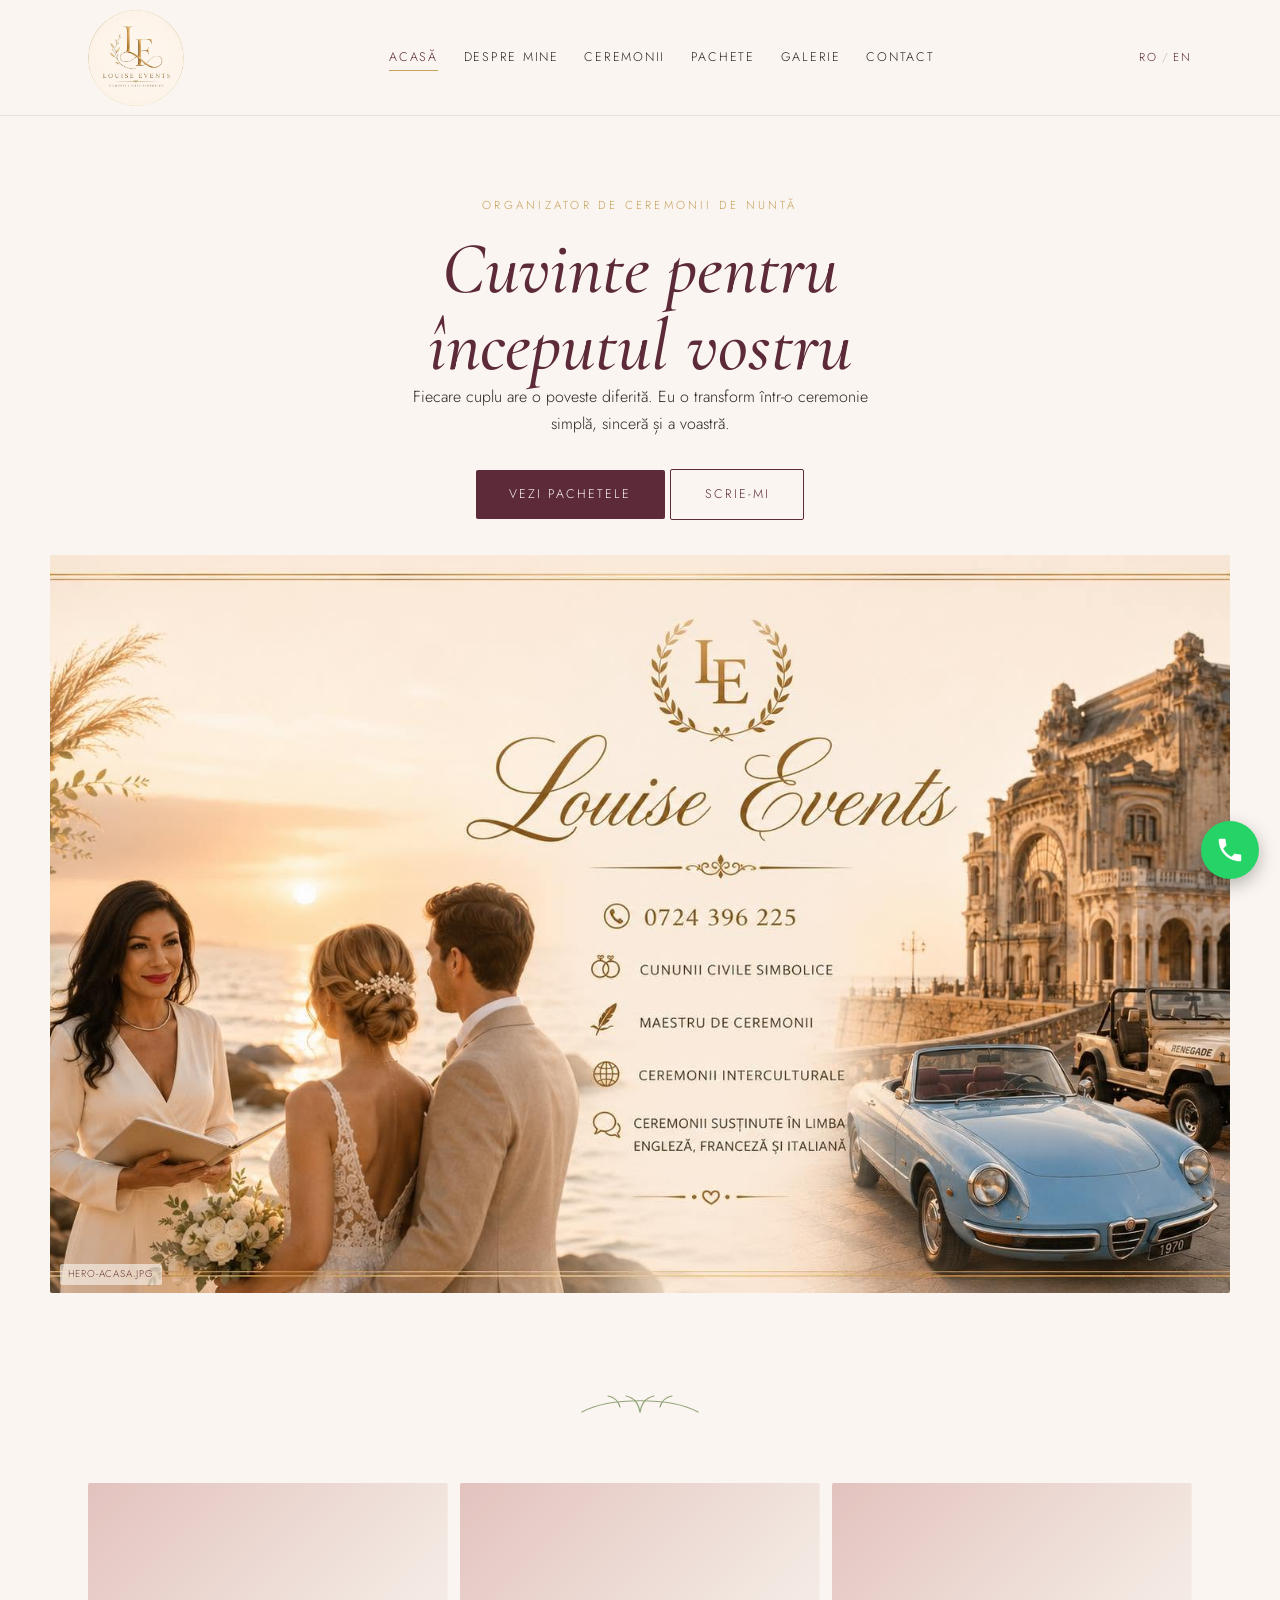
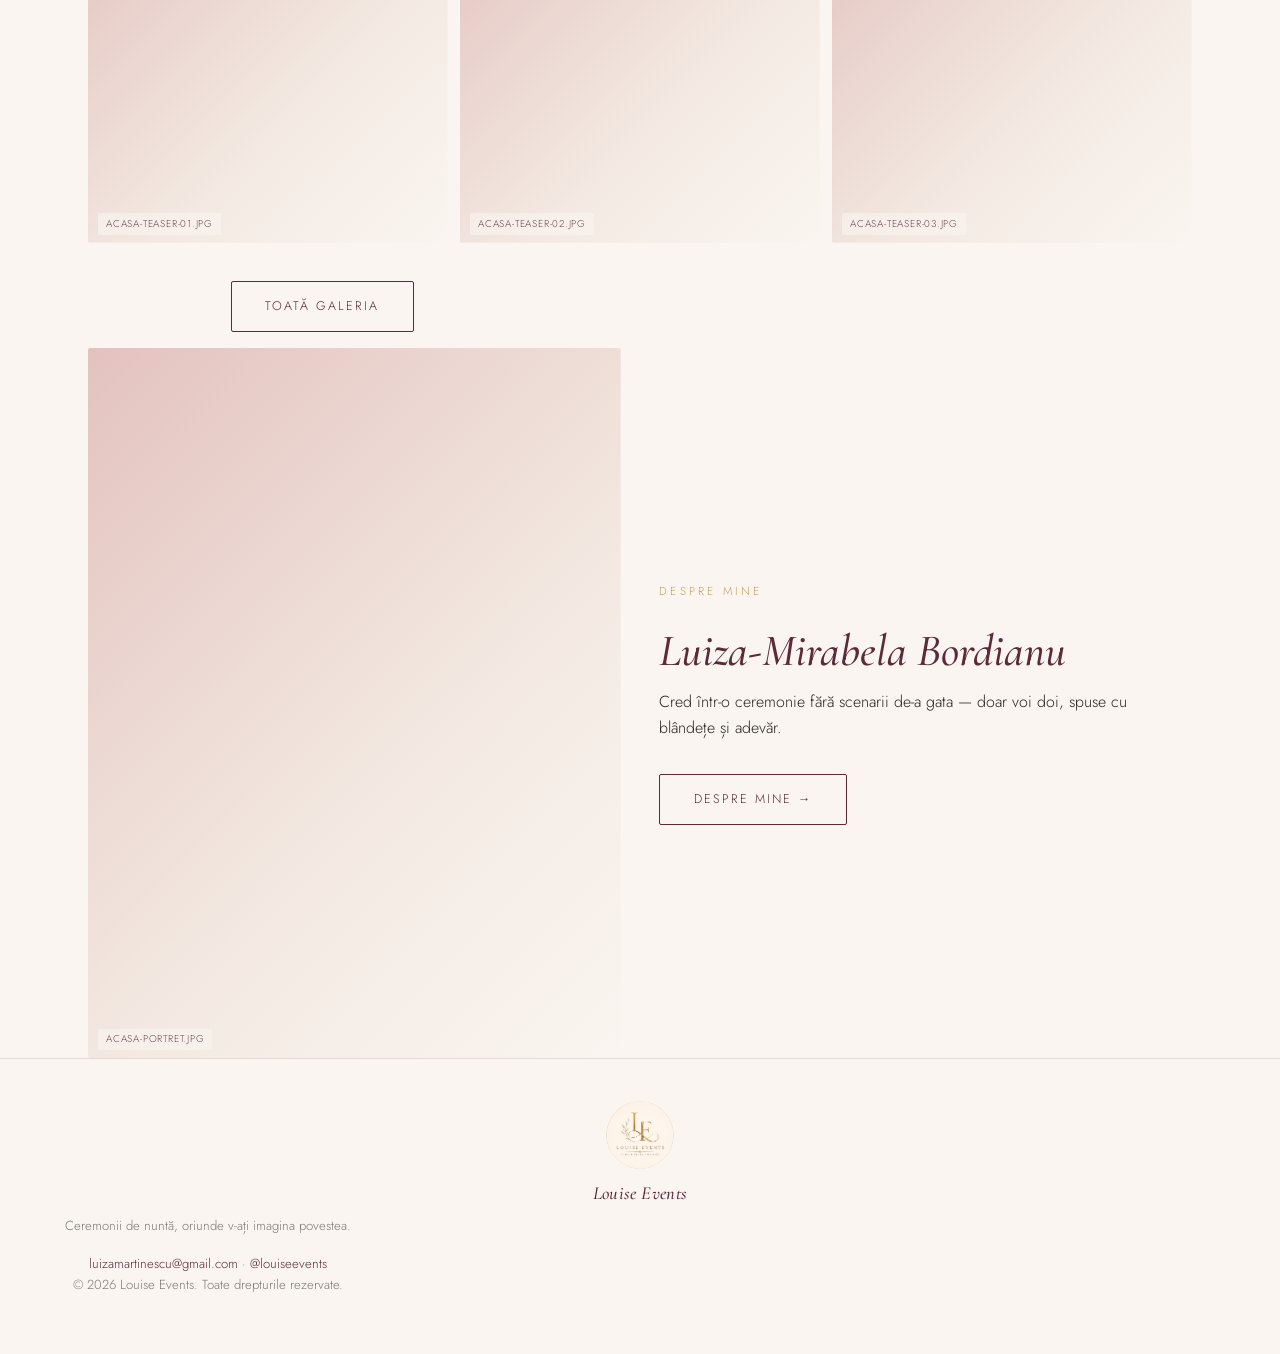
==== index.html @ 1252dd56 "Add files via upload first upload" ====
<!DOCTYPE html>
<html lang="ro">
<head>
<meta charset="UTF-8">
<meta name="viewport" content="width=device-width, initial-scale=1.0">
<title>Louise Events — Ceremonii de nuntă</title>
<meta name="description" content="Ceremonii de nuntă personalizate, rostite cu suflet — Louise Events.">
<link rel="stylesheet" href="css/style.css">
</head>
<body>

<header class="site">
  <div class="nav-inner">
    <a class="logotype" href="index.html"><img src="photos/louise-events-logo.jpg" alt="Louise Events" class="logo-mark"></a>
    <button class="nav-toggle" aria-label="Meniu" aria-expanded="false">☰</button>
    <nav>
      <ul>
        <li><a class="active" href="index.html">Acasă</a></li>
        <li><a href="despre.html">Despre mine</a></li>
        <li><a href="ceremonii.html">Ceremonii</a></li>
        <li><a href="pachete.html">Pachete</a></li>
        <li><a href="galerie.html">Galerie</a></li>
        <li><a href="contact.html">Contact</a></li>
      </ul>
    </nav>
    <div class="lang-switch"><a href="index.html">RO</a><span>/</span><a href="en/index.html">EN</a></div>
  </div>
</header>

<main>
  <section class="hero wrap">
    <span class="eyebrow">Organizator de ceremonii de nuntă</span>
    <h1>Cuvinte pentru<br>începutul vostru</h1>
    <p class="center">Fiecare cuplu are o poveste diferită. Eu o transform într-o ceremonie simplă, sinceră și a voastră.</p>
    <div>
      <a class="btn" href="pachete.html">Vezi pachetele</a>
      <a class="btn ghost" href="contact.html">Scrie-mi</a>
    </div>
    <div class="photo ratio-hero" data-slot="hero-acasa.jpg" style="background-image:url('photos/hero-acasa.jpg'), var(--fallback-grad)"></div>
  </section>

  <div class="sprig" aria-hidden="true">
    <svg viewBox="0 0 120 40" fill="none" stroke="currentColor" stroke-width="1.2" stroke-linecap="round">
      <path d="M2 20 C 30 5, 90 5, 118 20"/>
      <path d="M60 20 C58 10 54 6 46 4"/>
      <path d="M60 20 C62 10 66 6 74 4"/>
      <path d="M40 15 C38 8 34 5 28 4"/>
      <path d="M80 15 C82 8 86 5 92 4"/>
    </svg>
  </div>

  <section class="wrap">
    <div class="gallery-grid">
      <div class="photo ratio-square" data-slot="acasa-teaser-01.jpg" style="background-image:url('photos/acasa-teaser-01.jpg'), var(--fallback-grad)"></div>
      <div class="photo ratio-square" data-slot="acasa-teaser-02.jpg" style="background-image:url('photos/acasa-teaser-02.jpg'), var(--fallback-grad)"></div>
      <div class="photo ratio-square" data-slot="acasa-teaser-03.jpg" style="background-image:url('photos/acasa-teaser-03.jpg'), var(--fallback-grad)"></div>
    </div>
    <p class="center" style="margin-top:1.4rem"><a class="btn ghost" href="galerie.html">Toată galeria</a></p>
  </section>

  <section class="wrap grid grid-2">
    <div class="photo ratio-tall" data-slot="acasa-portret.jpg" style="background-image:url('photos/acasa-portret.jpg'), var(--fallback-grad)"></div>
    <div>
      <span class="eyebrow">Despre mine</span>
      <h2>Luiza-Mirabela Bordianu</h2>
      <p>Cred într-o ceremonie fără scenarii de-a gata — doar voi doi, spuse cu blândețe și adevăr.</p>
      <a class="btn ghost" href="despre.html">Despre mine →</a>
    </div>
  </section>
</main>

<footer class="site">
  <img src="photos/louise-events-logo.jpg" alt="Louise Events" class="logo-mark">
  <span class="logotype">Louise Events</span>
  <p>Ceremonii de nuntă, oriunde v-ați imagina povestea.</p>
  <p class="contact-line"><a href="mailto:luizamartinescu@gmail.com">luizamartinescu@gmail.com</a> · <a href="https://www.facebook.com/profile.php?id=61591984422690" target="_blank" rel="noopener">@louiseevents</a></p>
  <p>© 2026 Louise Events. Toate drepturile rezervate.</p>
</footer>

<script src="js/nav.js"></script>
<a class="whatsapp-float" href="https://wa.me/40724396225?text=Buna!%20As%20vrea%20sa%20aflu%20mai%20multe%20despre%20ceremoniile%20Louise%20Events." target="_blank" rel="noopener" aria-label="Scrie pe WhatsApp"><svg viewBox="0 0 24 24" fill="white" aria-hidden="true"><path d="M6.6 10.8c1.4 2.8 3.8 5.1 6.6 6.6l2.2-2.2c.3-.3.7-.4 1-.2 1.1.4 2.3.6 3.6.6.6 0 1 .4 1 1V20c0 .6-.4 1-1 1C10.6 21 3 13.4 3 4c0-.6.4-1 1-1h3.5c.6 0 1 .4 1 1 0 1.3.2 2.5.6 3.6.1.3 0 .7-.2 1L6.6 10.8z"/></svg></a>
</body>
</html>
---- css/style.css ----
/* ============================================================
   Luiza Mirabela — Ceremonii de nuntă
   Palette: ivory / blush / bordeaux wine / sage greenery / soft gold
   Type: Cormorant Garamond (display) + Jost (body)
   ============================================================ */

@import url('https://fonts.googleapis.com/css2?family=Cormorant+Garamond:ital,wght@0,400;0,500;0,600;1,400;1,500&family=Jost:wght@300;400;500&display=swap');

:root{
  --ivory:   #FAF5F0;
  --ivory-2: #F3E9E2;
  --blush:   #E3C2BE;
  --wine:    #5C2A38;
  --wine-2:  #7A3B4A;
  --sage:    #93A579;
  --gold:    #C6A15B;
  --ink:     #2C2420;
  --ink-60:  rgba(44,36,32,.6);

  --fallback-grad: linear-gradient(135deg, var(--blush) 0%, var(--ivory-2) 60%, var(--ivory) 100%);

  --max: 1180px;
  --gap: clamp(1.5rem, 3vw, 3rem);
}

*{ box-sizing:border-box; }
html{ scroll-behavior:smooth; }
body{
  margin:0;
  background:var(--ivory);
  color:var(--ink);
  font-family:'Jost', sans-serif;
  font-weight:300;
  line-height:1.65;
  -webkit-font-smoothing:antialiased;
}
img{ max-width:100%; display:block; }
a{ color:inherit; text-decoration:none; }

h1,h2,h3,.logotype{
  font-family:'Cormorant Garamond', serif;
  font-weight:500;
  color:var(--wine);
  margin:0;
}
h1{ font-size:clamp(2.6rem, 6vw, 4.6rem); font-style:italic; line-height:1.05; }
h2{ font-size:clamp(1.9rem, 4vw, 2.8rem); font-style:italic; }
h3{ font-size:clamp(1.3rem, 2.4vw, 1.6rem); font-style:italic; }

.eyebrow{
  display:block;
  font-family:'Jost', sans-serif;
  font-size:.72rem;
  letter-spacing:.28em;
  text-transform:uppercase;
  color:var(--gold);
  margin-bottom:.9rem;
}

p{ margin:0 0 1rem; max-width:52ch; }
.center p{ margin-left:auto; margin-right:auto; }

.wrap{ max-width:var(--max); margin:0 auto; padding:0 var(--gap); }
.center{ text-align:center; }

/* ---------- Nav ---------- */
header.site{
  position:sticky; top:0; z-index:50;
  background:rgba(250,245,240,.9);
  backdrop-filter:blur(6px);
  border-bottom:1px solid rgba(92,42,56,.12);
}
.nav-inner{
  max-width:var(--max); margin:0 auto; padding:.6rem var(--gap);
  display:flex; align-items:center; justify-content:space-between; gap:1rem;
}
.logotype{ font-size:1.5rem; font-style:italic; letter-spacing:.02em; }
.logotype .dot{ color:var(--gold); }
.logo-mark{
  display:block;
  height:52px; width:52px;
  border-radius:50%;
  object-fit:cover;
}
.nav-inner .logo-mark{
  height:96px; width:96px;
}
footer.site .logo-mark{ height:68px; width:68px; margin:0 auto .6rem; }

@media (max-width: 780px){
  .nav-inner .logo-mark{ height:64px; width:64px; }
}

nav ul{
  list-style:none; display:flex; gap:1.6rem; margin:0; padding:0;
  font-size:.78rem; letter-spacing:.14em; text-transform:uppercase;
}
nav a{ color:var(--ink); position:relative; padding-bottom:.2rem; }
nav a.active, nav a:hover{ color:var(--wine); }
nav a.active::after{
  content:''; position:absolute; left:0; right:0; bottom:-2px; height:1px; background:var(--gold);
}
.lang-switch{ font-size:.72rem; letter-spacing:.16em; color:var(--ink-60); white-space:nowrap; }
.lang-switch a{ color:var(--wine); }
.lang-switch span{ margin:0 .3em; opacity:.5; }

.nav-toggle{ display:none; background:none; border:0; font-size:1.4rem; color:var(--wine); cursor:pointer; }

@media (max-width: 780px){
  nav ul{
    position:fixed; inset:64px 0 auto 0; background:var(--ivory);
    flex-direction:column; gap:0; padding:.5rem 0; transform:translateY(-8px);
    opacity:0; pointer-events:none; transition:.25s ease; border-bottom:1px solid rgba(92,42,56,.12);
  }
  nav ul.open{ opacity:1; pointer-events:auto; transform:translateY(0); }
  nav li{ padding:.8rem var(--gap); border-top:1px solid rgba(92,42,56,.08); }
  .nav-toggle{ display:block; }
  .lang-switch{ display:none; }
}

/* ---------- Photo placeholder system ----------
   Drop the real file into /photos using the exact
   filename referenced in each page's inline style,
   e.g. background-image:url('../photos/hero-acasa.jpg')
   It will replace the soft gradient automatically —
   no HTML/CSS edits required.
------------------------------------------------- */
.photo{
  background:var(--fallback-grad);
  background-size:cover;
  background-position:center;
  border-radius:2px;
  position:relative;
  overflow:hidden;
}
.photo::after{
  content:attr(data-slot);
  position:absolute; left:.6rem; bottom:.5rem;
  font-size:.62rem; letter-spacing:.08em; text-transform:uppercase;
  color:var(--wine); background:rgba(250,245,240,.72);
  padding:.15rem .5rem; border-radius:2px; opacity:.85;
}
.photo.ratio-hero{ aspect-ratio: 16/10; }
.photo.ratio-tall{ aspect-ratio: 3/4; }
.photo.ratio-square{ aspect-ratio: 1/1; }
.photo.ratio-wide{ aspect-ratio: 16/9; }

/* ---------- Layout blocks ---------- */
section{ padding: clamp(3rem, 7vw, 6rem) 0; }
.section-tight{ padding: clamp(2rem, 4vw, 3rem) 0; }

.hero{
  display:grid; place-items:center; text-align:center;
  padding: clamp(3rem, 8vw, 5rem) 0 clamp(2rem, 5vw, 3rem);
}
.hero .photo{ width:100%; margin-top:2.2rem; }

.grid{ display:grid; gap:var(--gap); }
.grid-2{ grid-template-columns:1fr; }
.grid-3{ grid-template-columns:1fr; }
@media (min-width:720px){
  .grid-2{ grid-template-columns:1fr 1fr; align-items:center; }
  .grid-3{ grid-template-columns:repeat(3,1fr); }
}

.gallery-grid{
  display:grid; grid-template-columns:repeat(2,1fr); gap:.6rem;
}
@media (min-width:640px){ .gallery-grid{ grid-template-columns:repeat(3,1fr); gap:.8rem; } }
.gallery-grid .photo:nth-child(3n+1){ }

.card{
  background:var(--ivory-2);
  border:1px solid rgba(92,42,56,.12);
  padding: clamp(1.6rem, 3vw, 2.4rem);
  border-radius:3px;
}
.card h3{ margin-bottom:.5rem; }
.card ul{ margin:0 0 1.2rem; padding-left:1.15rem; }
.card ul li{ margin-bottom:.5rem; }
.card ul li::marker{ color:var(--gold); }
.card .price-note{ font-size:.78rem; color:var(--ink-60); letter-spacing:.04em; margin-top:1rem; }

.prose{ max-width:68ch; margin:0 auto; }
.prose p{ max-width:none; }
.lead{ font-family:'Cormorant Garamond', serif; font-style:italic; font-size:1.4rem; color:var(--wine); margin-bottom:1.2rem; }
.service-list{ list-style:none; padding:0; margin:0 0 1.5rem; }
.service-list li{ padding:.55rem 0; border-bottom:1px solid rgba(92,42,56,.1); }
.service-list li:last-child{ border-bottom:none; }
.closing-line{ font-family:'Cormorant Garamond', serif; font-style:italic; font-size:1.6rem; color:var(--wine); }

.btn{
  display:inline-block;
  font-family:'Jost', sans-serif; font-size:.78rem; letter-spacing:.16em; text-transform:uppercase;
  color:var(--ivory); background:var(--wine);
  padding:.9rem 2.1rem; border-radius:2px; margin-top:1rem;
  transition:background .2s ease;
}
.btn:hover{ background:var(--wine-2); }
.btn.ghost{ background:transparent; color:var(--wine); border:1px solid var(--wine); }

/* ---------- Signature divider: single-line botanical sprig ---------- */
.sprig{
  display:flex; justify-content:center; margin: clamp(2rem,5vw,3.2rem) 0;
  color:var(--sage);
}
.sprig svg{ width:120px; height:auto; }

/* ---------- WhatsApp floating button ---------- */
.whatsapp-float{
  position:fixed; right:1.3rem; bottom:1.3rem; z-index:80;
  display:flex; align-items:center; justify-content:center;
  width:58px; height:58px; border-radius:50%;
  background:#25D366; box-shadow:0 6px 18px rgba(0,0,0,.28);
  transition:transform .2s ease;
}
.whatsapp-float:hover{ transform:scale(1.07); }
.whatsapp-float svg{ width:30px; height:30px; }

/* ---------- Contact form result message ---------- */
.form-result{
  margin-top:1rem; font-size:.9rem;
  min-height:1.2em;
}
.form-result[data-state="ok"]{ color:var(--sage); }
.form-result[data-state="err"]{ color:#a03b3b; }
.form-result[data-state="sending"]{ color:var(--ink-60); }

/* ---------- Footer ---------- */
footer.site{
  border-top:1px solid rgba(92,42,56,.14);
  padding: 2.6rem 0; text-align:center;
  font-size:.82rem; color:var(--ink-60);
}
footer.site .logotype{ font-size:1.15rem; margin-bottom:.4rem; display:block; }
footer.site a{ color:var(--wine); }
footer.site .contact-line{ margin:.6rem 0 0; }

/* Accessibility */
a:focus-visible, button:focus-visible{ outline:2px solid var(--gold); outline-offset:2px; }
@media (prefers-reduced-motion: reduce){
  html{ scroll-behavior:auto; }
  .btn{ transition:none; }
}
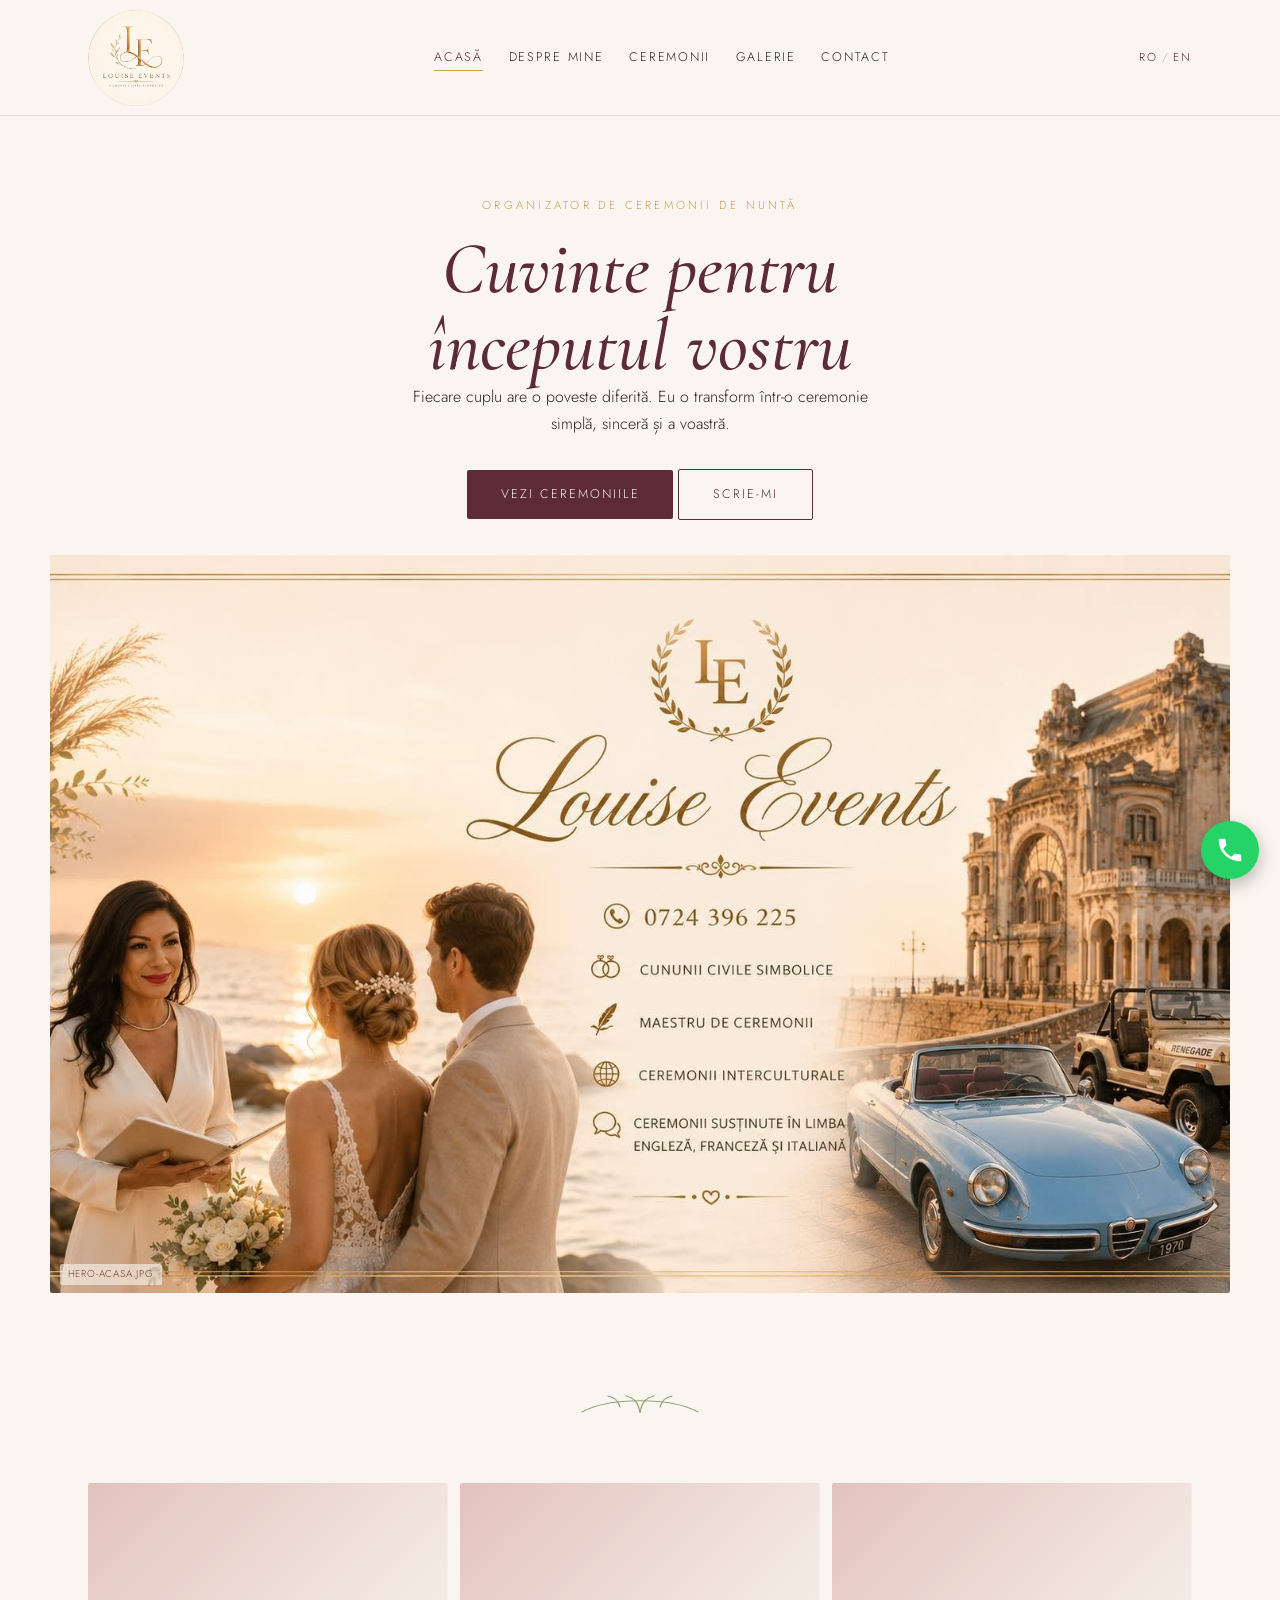
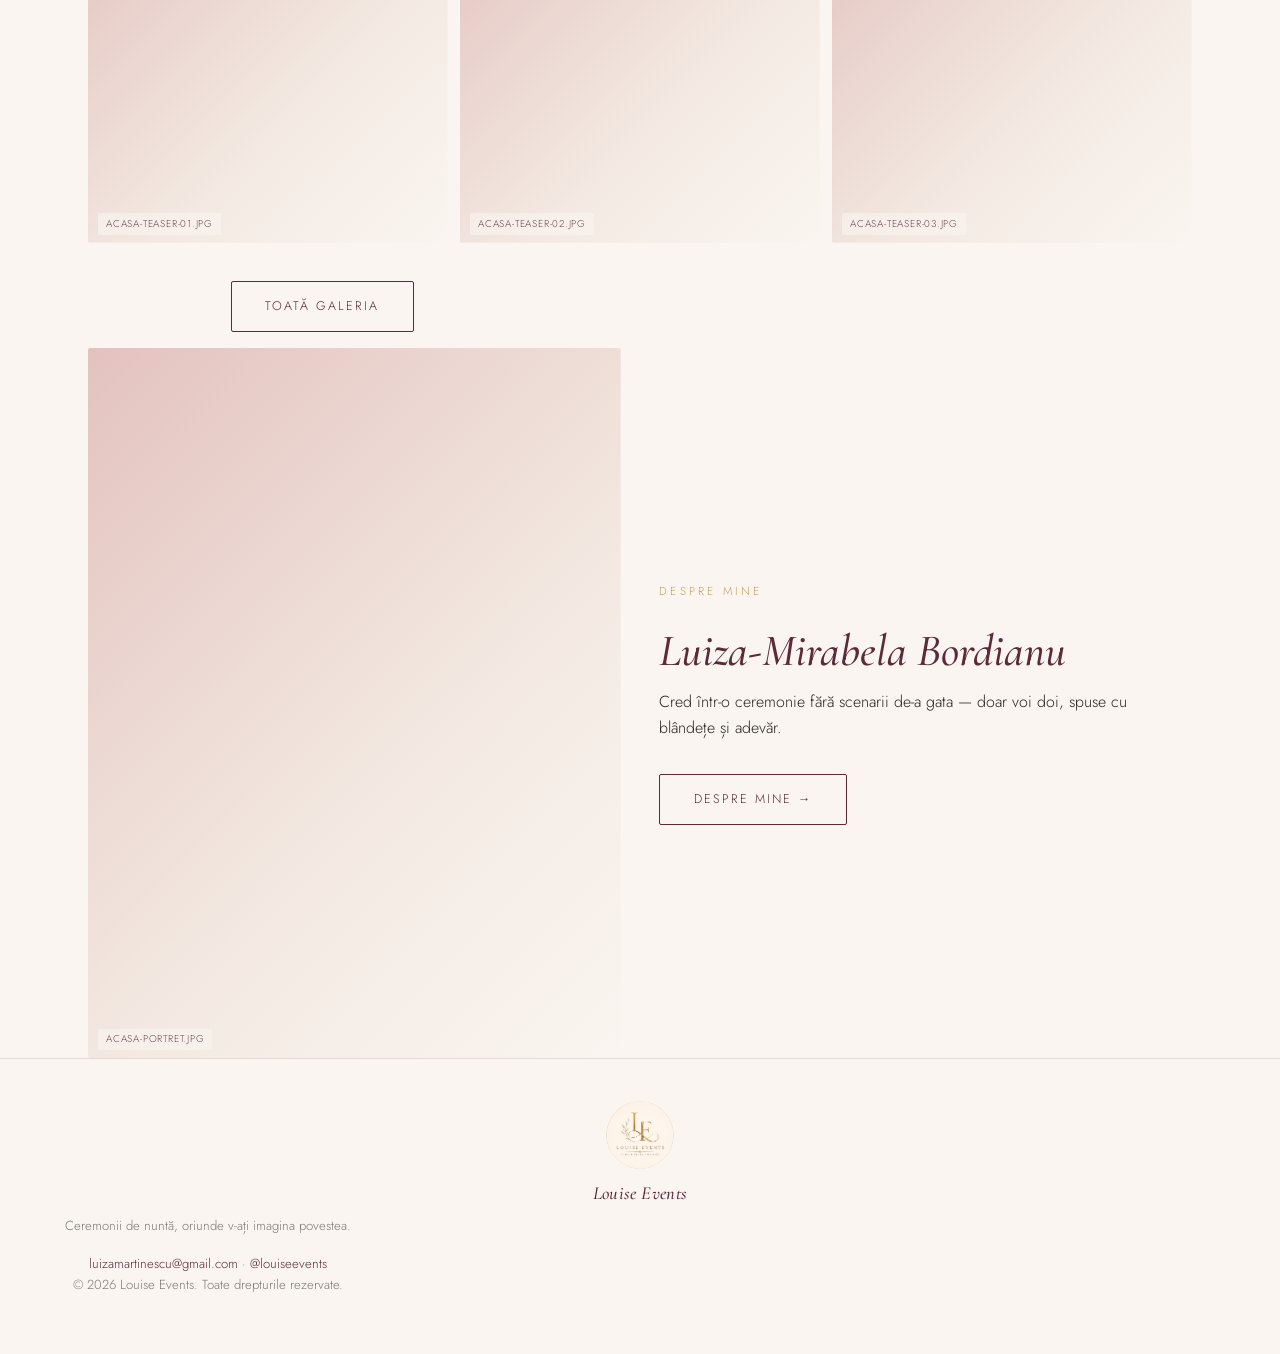
==== commit 570de59f: "am schimbat pagina de ceremonii" ====
--- a/index.html
+++ b/index.html
@@ -18,7 +18,6 @@
         <li><a class="active" href="index.html">Acasă</a></li>
         <li><a href="despre.html">Despre mine</a></li>
         <li><a href="ceremonii.html">Ceremonii</a></li>
-        <li><a href="pachete.html">Pachete</a></li>
         <li><a href="galerie.html">Galerie</a></li>
         <li><a href="contact.html">Contact</a></li>
       </ul>
@@ -33,7 +32,7 @@
     <h1>Cuvinte pentru<br>începutul vostru</h1>
     <p class="center">Fiecare cuplu are o poveste diferită. Eu o transform într-o ceremonie simplă, sinceră și a voastră.</p>
     <div>
-      <a class="btn" href="pachete.html">Vezi pachetele</a>
+      <a class="btn" href="ceremonii.html">Vezi ceremoniile</a>
       <a class="btn ghost" href="contact.html">Scrie-mi</a>
     </div>
     <div class="photo ratio-hero" data-slot="hero-acasa.jpg" style="background-image:url('photos/hero-acasa.jpg'), var(--fallback-grad)"></div>
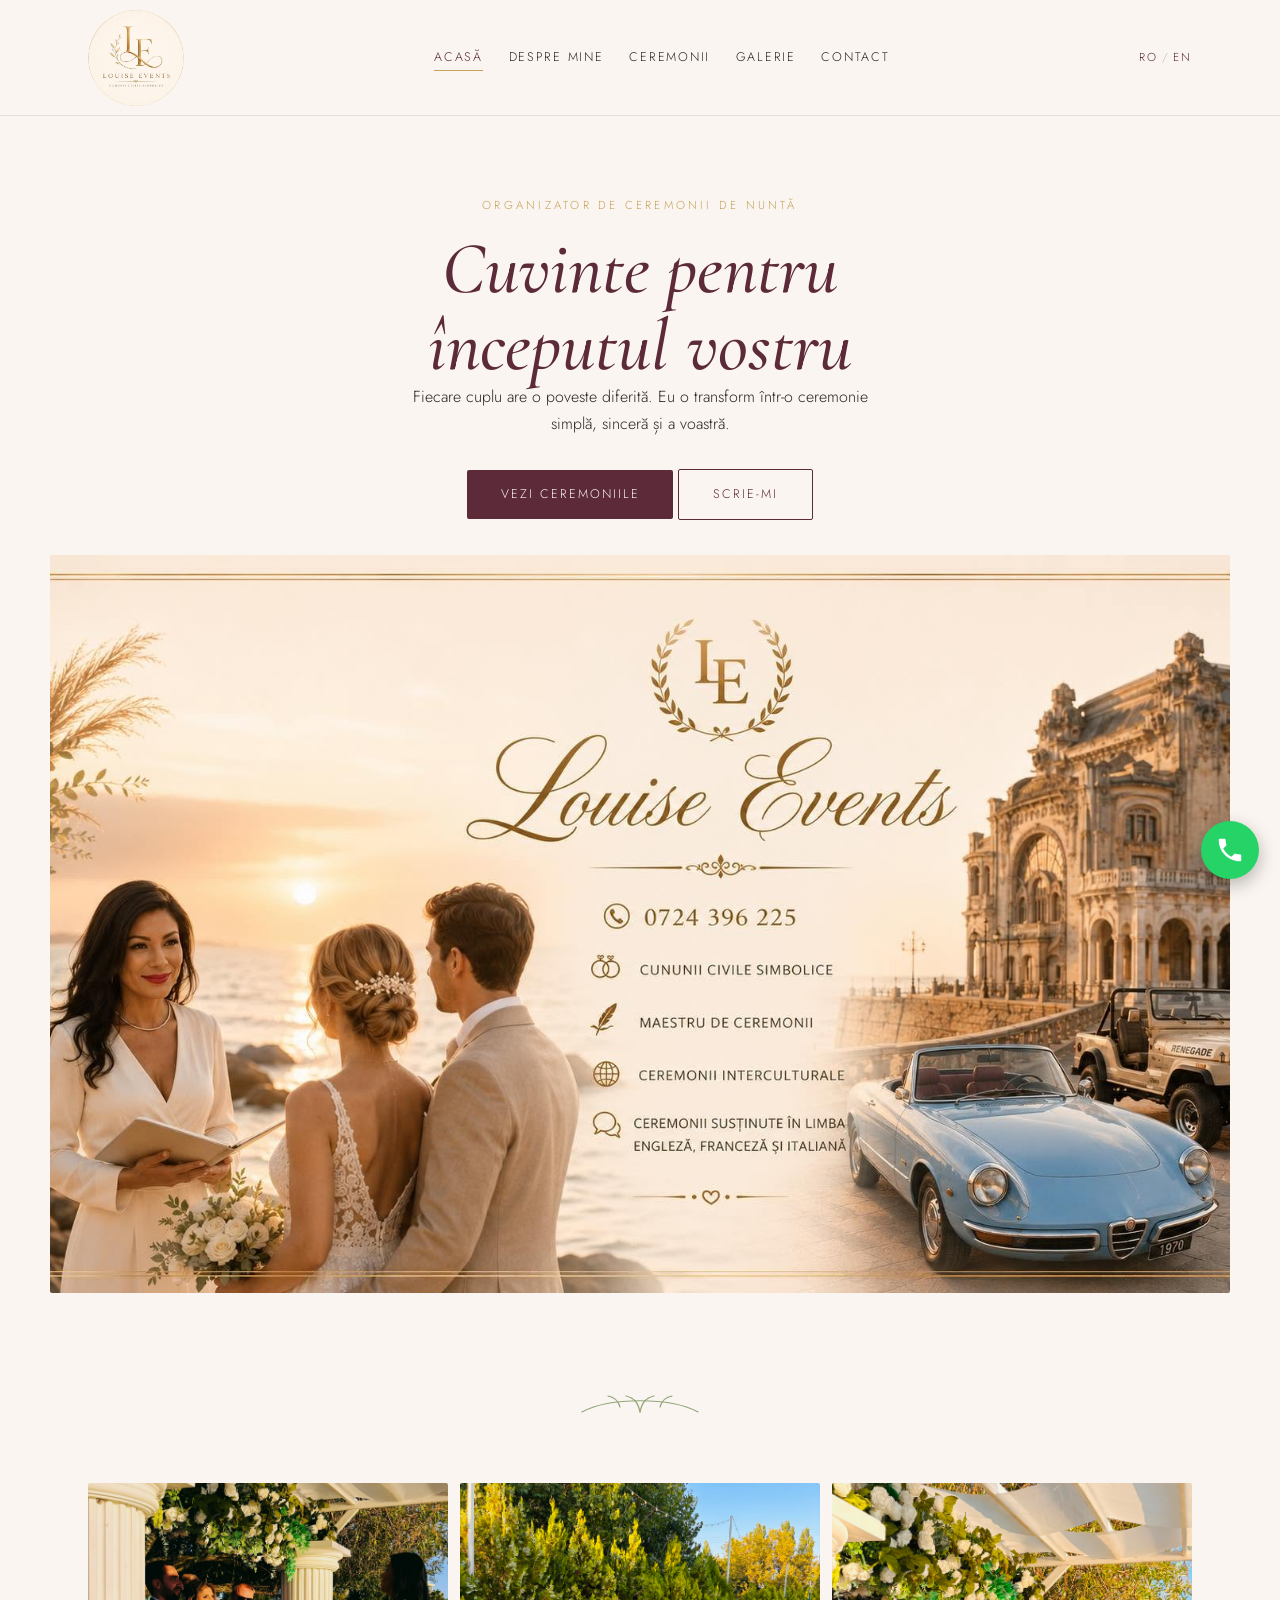
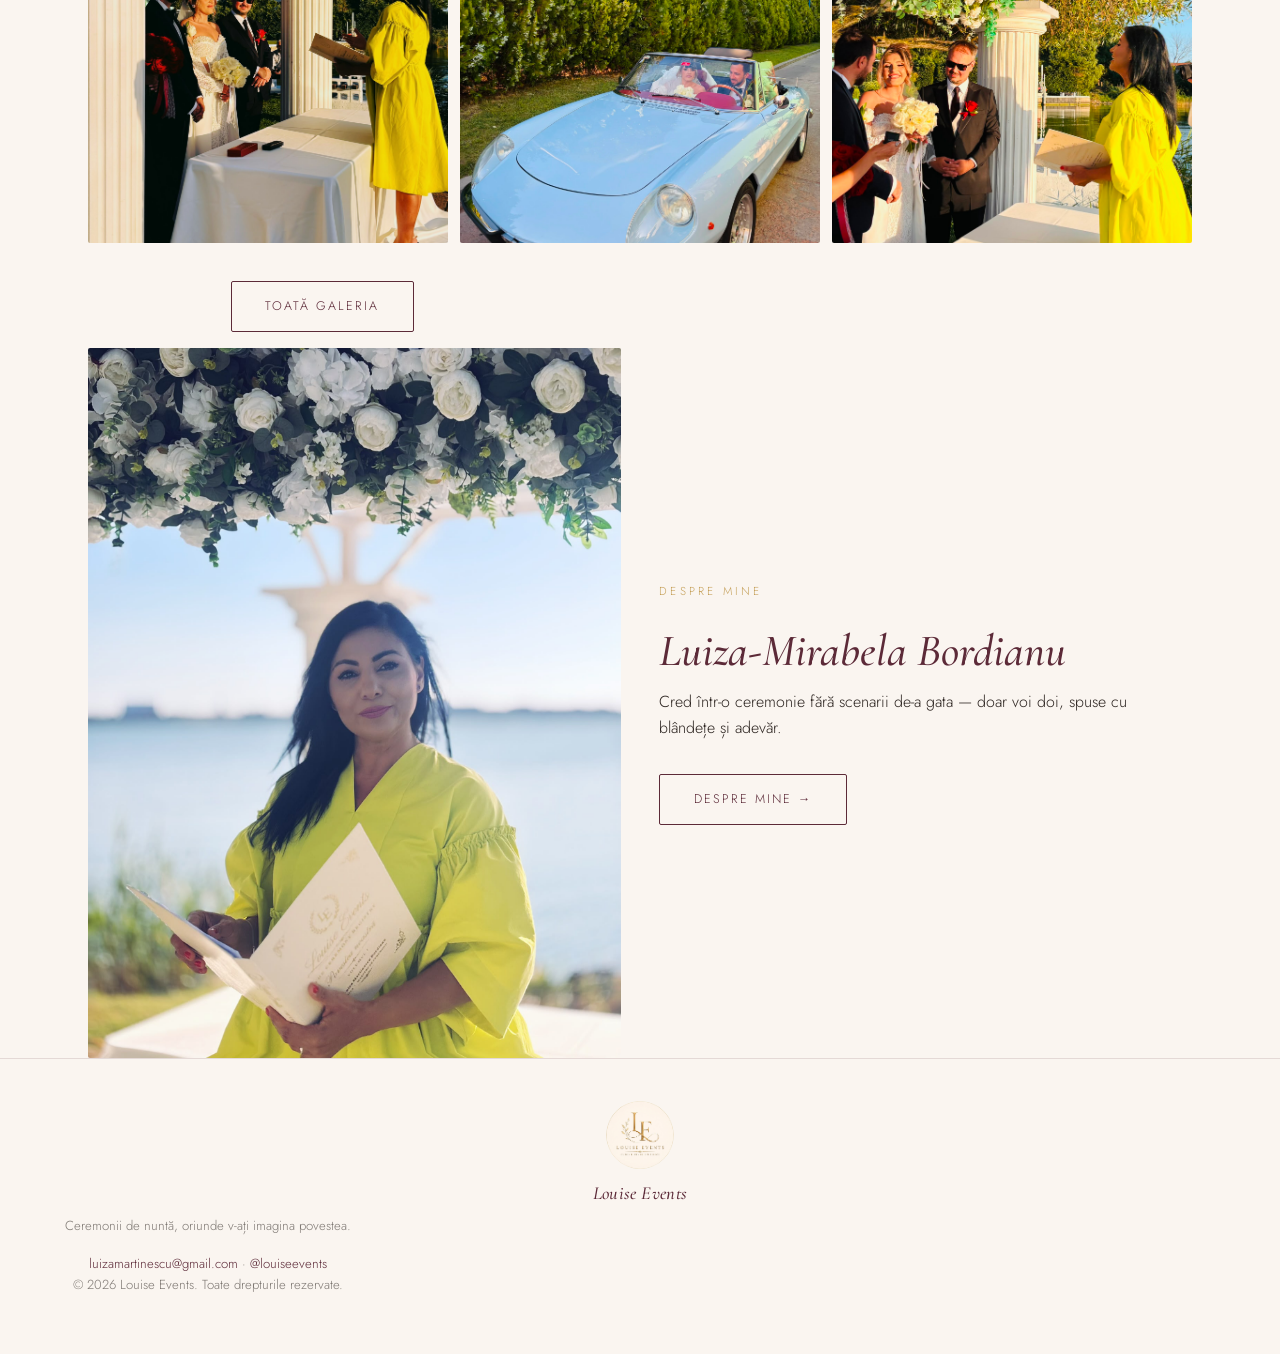
==== commit 75fe664e: "11" ====
--- a/index.html
+++ b/index.html
@@ -35,7 +35,7 @@
       <a class="btn" href="ceremonii.html">Vezi ceremoniile</a>
       <a class="btn ghost" href="contact.html">Scrie-mi</a>
     </div>
-    <div class="photo ratio-hero" data-slot="hero-acasa.jpg" style="background-image:url('photos/hero-acasa.jpg'), var(--fallback-grad)"></div>
+    <div class="photo ratio-hero" data-slot="hero-acasa.jpg" data-full="photos/hero-acasa.jpg" style="background-image:url('photos/hero-acasa.jpg'), var(--fallback-grad)"></div>
   </section>
 
   <div class="sprig" aria-hidden="true">
@@ -50,15 +50,15 @@
 
   <section class="wrap">
     <div class="gallery-grid">
-      <div class="photo ratio-square" data-slot="acasa-teaser-01.jpg" style="background-image:url('photos/acasa-teaser-01.jpg'), var(--fallback-grad)"></div>
-      <div class="photo ratio-square" data-slot="acasa-teaser-02.jpg" style="background-image:url('photos/acasa-teaser-02.jpg'), var(--fallback-grad)"></div>
-      <div class="photo ratio-square" data-slot="acasa-teaser-03.jpg" style="background-image:url('photos/acasa-teaser-03.jpg'), var(--fallback-grad)"></div>
+      <div class="photo ratio-square" data-slot="acasa-teaser-01.jpg" data-full="photos/acasa-teaser-01.jpg" style="background-image:url('photos/acasa-teaser-01.jpg'), var(--fallback-grad)"></div>
+      <div class="photo ratio-square" data-slot="acasa-teaser-02.jpg" data-full="photos/acasa-teaser-02.jpg" style="background-image:url('photos/acasa-teaser-02.jpg'), var(--fallback-grad)"></div>
+      <div class="photo ratio-square" data-slot="acasa-teaser-03.jpg" data-full="photos/acasa-teaser-03.jpg" style="background-image:url('photos/acasa-teaser-03.jpg'), var(--fallback-grad)"></div>
     </div>
     <p class="center" style="margin-top:1.4rem"><a class="btn ghost" href="galerie.html">Toată galeria</a></p>
   </section>
 
   <section class="wrap grid grid-2">
-    <div class="photo ratio-tall" data-slot="acasa-portret.jpg" style="background-image:url('photos/acasa-portret.jpg'), var(--fallback-grad)"></div>
+    <div class="photo ratio-tall" data-slot="acasa-portret.jpg" data-full="photos/acasa-portret.jpg" style="background-image:url('photos/acasa-portret.jpg'), var(--fallback-grad)"></div>
     <div>
       <span class="eyebrow">Despre mine</span>
       <h2>Luiza-Mirabela Bordianu</h2>
@@ -77,6 +77,7 @@
 </footer>
 
 <script src="js/nav.js"></script>
+<script src="js/lightbox.js"></script>
 <a class="whatsapp-float" href="https://wa.me/40724396225?text=Buna!%20As%20vrea%20sa%20aflu%20mai%20multe%20despre%20ceremoniile%20Louise%20Events." target="_blank" rel="noopener" aria-label="Scrie pe WhatsApp"><svg viewBox="0 0 24 24" fill="white" aria-hidden="true"><path d="M6.6 10.8c1.4 2.8 3.8 5.1 6.6 6.6l2.2-2.2c.3-.3.7-.4 1-.2 1.1.4 2.3.6 3.6.6.6 0 1 .4 1 1V20c0 .6-.4 1-1 1C10.6 21 3 13.4 3 4c0-.6.4-1 1-1h3.5c.6 0 1 .4 1 1 0 1.3.2 2.5.6 3.6.1.3 0 .7-.2 1L6.6 10.8z"/></svg></a>
 </body>
 </html>
--- a/css/style.css
+++ b/css/style.css
@@ -133,17 +133,31 @@
   position:relative;
   overflow:hidden;
 }
-.photo::after{
-  content:attr(data-slot);
-  position:absolute; left:.6rem; bottom:.5rem;
-  font-size:.62rem; letter-spacing:.08em; text-transform:uppercase;
-  color:var(--wine); background:rgba(250,245,240,.72);
-  padding:.15rem .5rem; border-radius:2px; opacity:.85;
-}
-.photo.ratio-hero{ aspect-ratio: 16/10; }
-.photo.ratio-tall{ aspect-ratio: 3/4; }
-.photo.ratio-square{ aspect-ratio: 1/1; }
-.photo.ratio-wide{ aspect-ratio: 16/9; }
+.photo.ratio-hero, .video-embed.ratio-hero{ aspect-ratio: 16/10; }
+.photo.ratio-tall, .video-embed.ratio-tall{ aspect-ratio: 3/4; }
+.photo.ratio-square, .video-embed.ratio-square{ aspect-ratio: 1/1; }
+.photo.ratio-wide, .video-embed.ratio-wide{ aspect-ratio: 16/9; }
+.video-embed.ratio-vertical{ aspect-ratio: 9/16; }
+
+/* ---------- Video embed (YouTube / Vimeo), same sizing system as photos ---------- */
+.video-embed{
+  aspect-ratio: 16/9;
+  position:relative;
+  overflow:hidden;
+  border-radius:2px;
+  background:#111;
+}
+.video-embed iframe{
+  position:absolute; inset:0;
+  width:100%; height:100%;
+  border:0;
+}
+.video-embed video{
+  position:absolute; inset:0;
+  width:100%; height:100%;
+  object-fit:contain;
+  background:#000;
+}
 
 /* ---------- Layout blocks ---------- */
 section{ padding: clamp(3rem, 7vw, 6rem) 0; }
@@ -189,6 +203,37 @@
 .service-list li:last-child{ border-bottom:none; }
 .closing-line{ font-family:'Cormorant Garamond', serif; font-style:italic; font-size:1.6rem; color:var(--wine); }
 
+.car-options{ margin:1.6rem 0 2rem; }
+.car-options-label{
+  font-size:.78rem; letter-spacing:.14em; text-transform:uppercase;
+  color:var(--wine-2); margin-bottom:.9rem; display:block;
+}
+.car-options-grid{ display:grid; grid-template-columns:1fr; gap:1.2rem; }
+@media (min-width:600px){ .car-options-grid{ grid-template-columns:1fr 1fr; } }
+.car-caption{
+  text-align:center; margin-top:.6rem; font-size:.85rem; color:var(--ink-60);
+}
+
+[data-full]{ cursor:zoom-in; }
+
+.lightbox-overlay{
+  position:fixed; inset:0; z-index:200;
+  background:rgba(20,14,12,.9);
+  display:flex; align-items:center; justify-content:center;
+  padding:4vh 4vw; cursor:zoom-out;
+  opacity:0; pointer-events:none;
+  transition:opacity .2s ease;
+}
+.lightbox-overlay.open{ opacity:1; pointer-events:auto; }
+.lightbox-overlay img{
+  max-width:100%; max-height:92vh;
+  border-radius:3px;
+  box-shadow:0 20px 60px rgba(0,0,0,.5);
+}
+@media (prefers-reduced-motion: reduce){
+  .lightbox-overlay{ transition:none; }
+}
+
 .btn{
   display:inline-block;
   font-family:'Jost', sans-serif; font-size:.78rem; letter-spacing:.16em; text-transform:uppercase;
